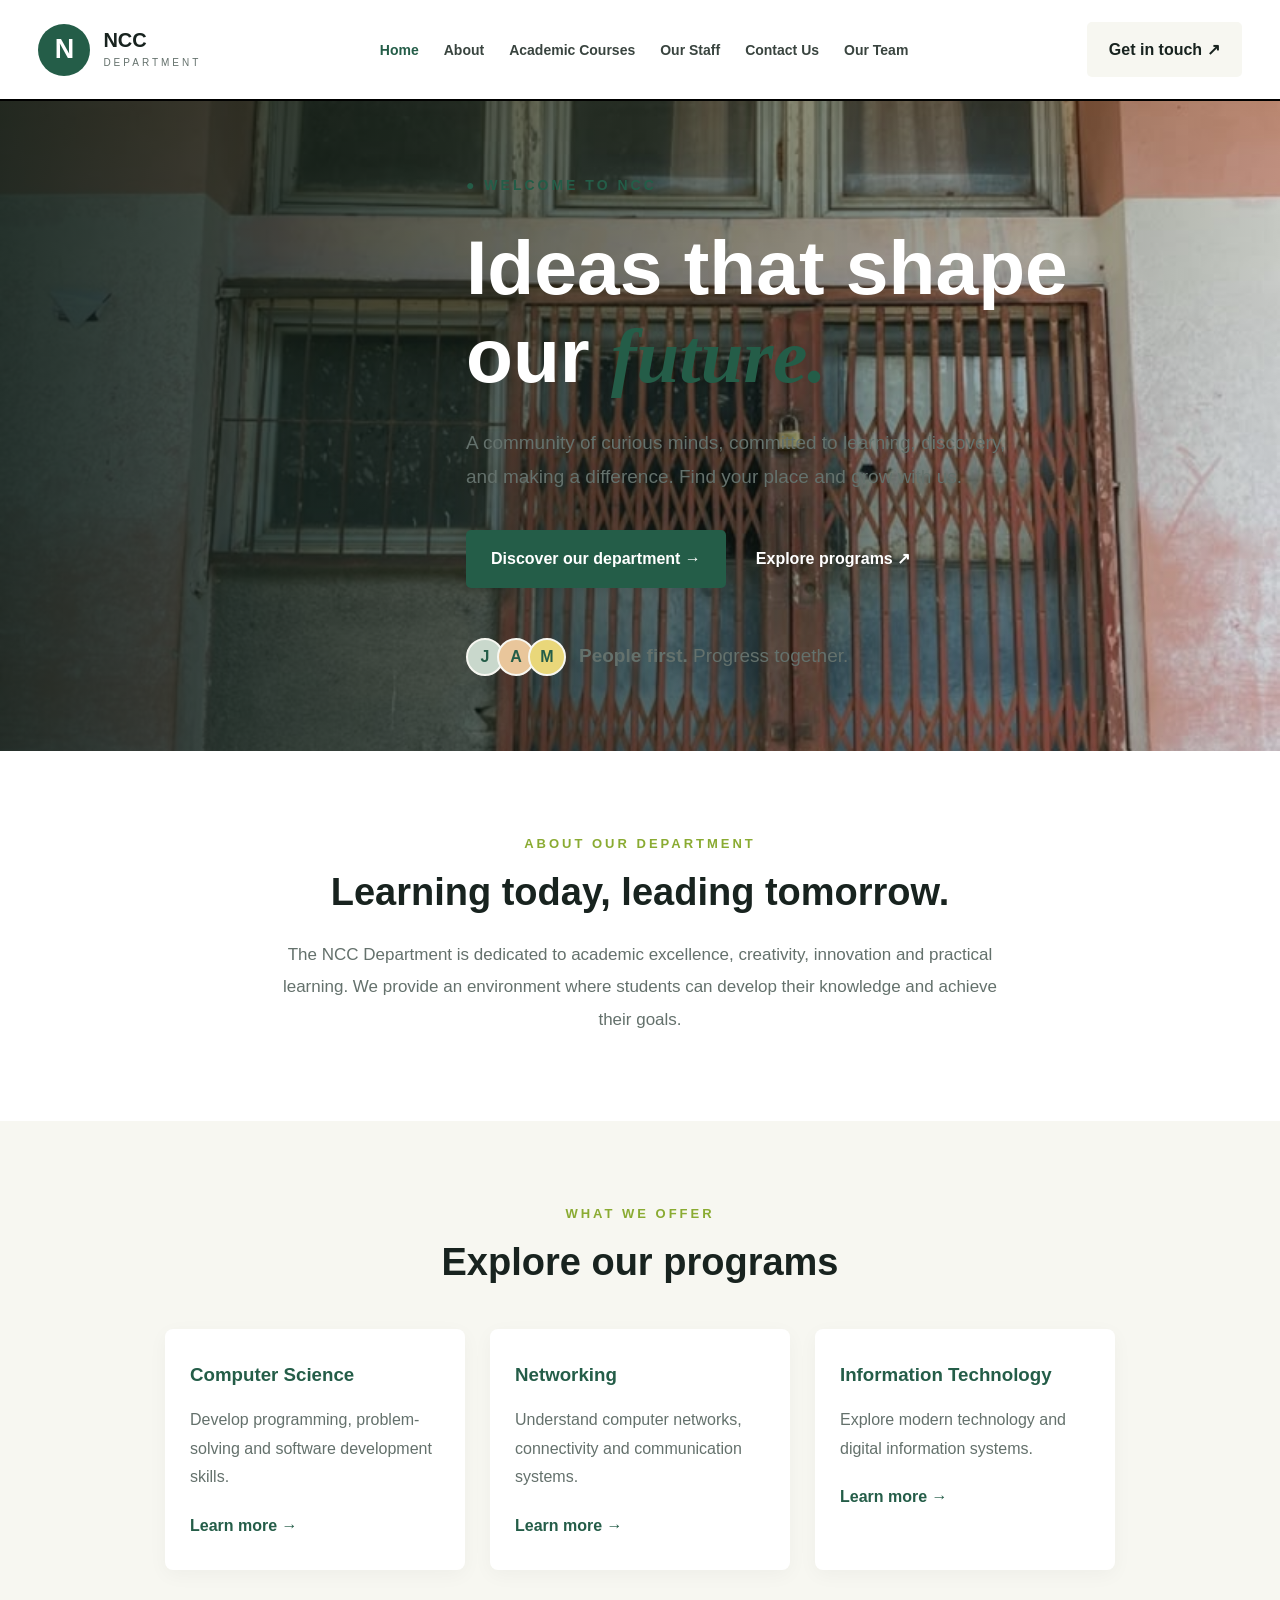
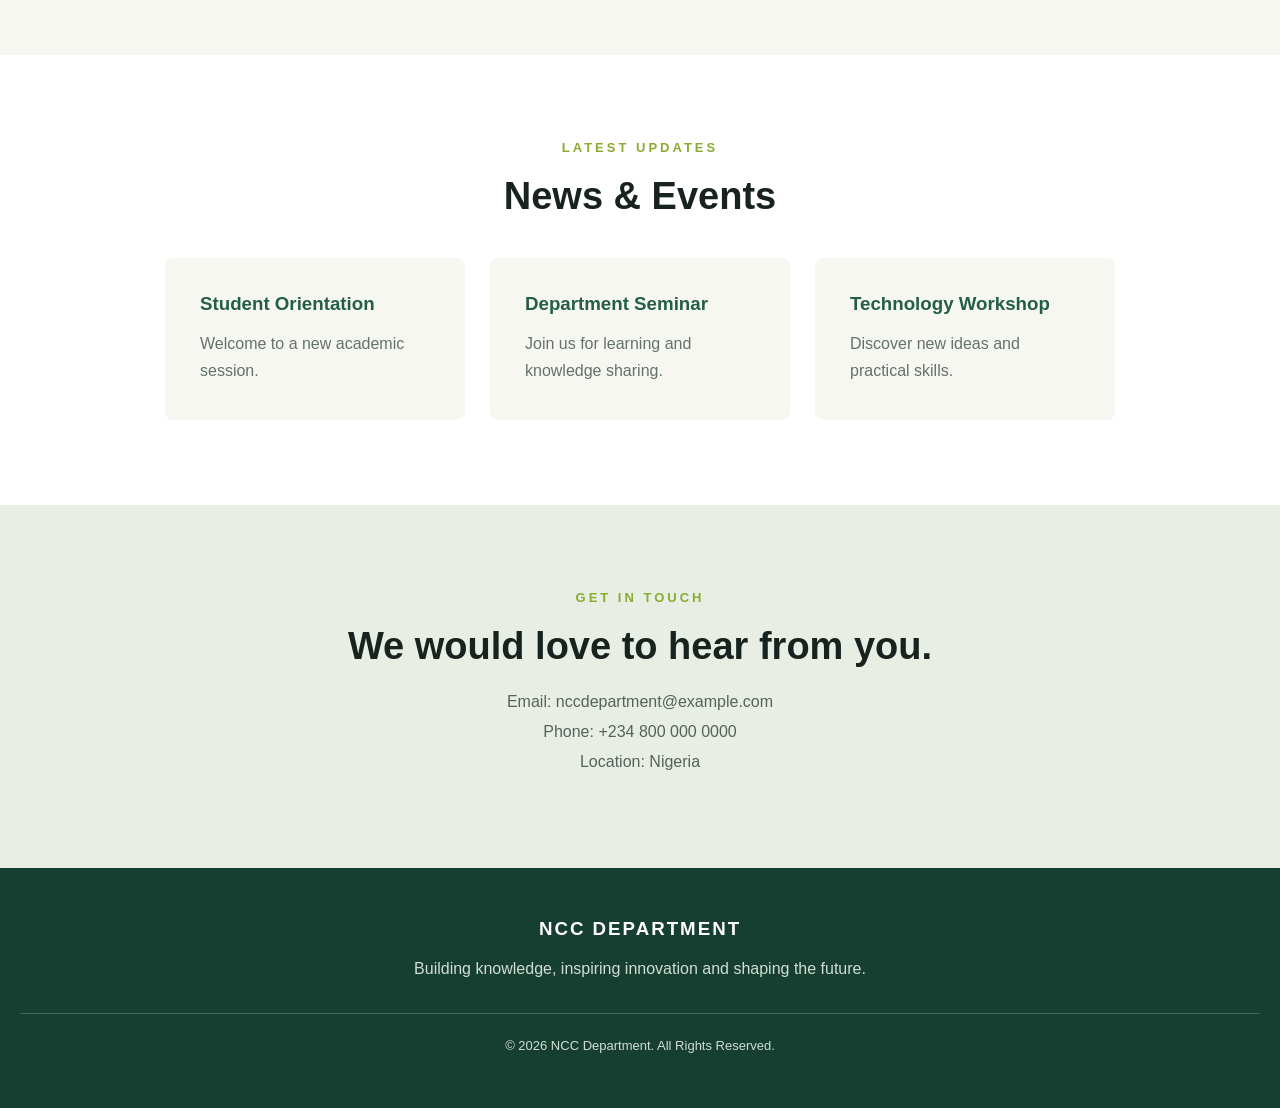
==== index.html @ b1add27c "new changes" ====
<!DOCTYPE html>
<html lang="en">

<head>
    <meta charset="UTF-8">
    <meta name="viewport" content="width=device-width, initial-scale=1.0">

    <title>NCC Department</title>

    <!-- External CSS -->
    <link rel="stylesheet" href="style.css">

    <!-- Internal CSS -->
    <style>
        * {
            margin: 0;
            padding: 0;
            box-sizing: border-box;
        }

        body {
            font-family: Arial, sans-serif;
            background-color: #f7f7f1;
            color: #18231f;
        }

        /* Hero Section */
        .hero {
            min-height: 650px;
            display: flex;
            align-items: center;
            justify-content: space-between;
            padding: 75px 5%;
            gap: 50px;
        }

        .hero-content {
            flex: 1;
        }

        .welcome {
            color: #245d48;
            font-size: 14px;
            font-weight: bold;
            letter-spacing: 3px;
            margin-bottom: 30px;
        }

        .hero h1 {
            font-size: clamp(45px, 6vw, 82px);
            line-height: 1.15;
            margin-bottom: 25px;
        }

        .hero h1 span {
            color: #245d48;
            font-family: Georgia, serif;
            font-style: italic;
        }

        .hero p {
            font-size: 19px;
            line-height: 1.8;
            color: #64716c;
            max-width: 550px;
        }

        .hero-image {
            flex: 1;
            min-width: 0;
        }

        .hero-image img {
            width: 100%;
            height: 480px;
            object-fit: cover;
            border-radius: 0 100px 5px 5px;
        }

        /* Hero Buttons */
        .hero-buttons {
            margin-top: 35px;
            display: flex;
            align-items: center;
            gap: 30px;
            flex-wrap: wrap;
        }
    </style>
</head>

<body>

    <!-- HEADER -->
    <header>
        <div class="logo">
            <div class="logo-icon">N</div>

            <div>
                <h2>NCC</h2>
                <small>DEPARTMENT</small>
            </div>
        </div>

        <nav>
            <a href="#home" class="active">Home</a>
            <a href="about.html">About</a>
            <a href="#programs">Academic Courses</a>
            <a href="#news">Our Staff</a>

            <a href="#contact">Contact Us</a>
            <a href="#news">Our Team</a>
        </nav>

        <a href="#contact" class="contact-button">
            Get in touch ↗
        </a>
    </header>









    <!-- HERO SECTION -->
    <section class="hero" id="home">

        <div class="hero-overlay"></div>

        <div class="hero-content">

            <div class="welcome">
                ● WELCOME TO NCC
            </div>

            <h1>
                Ideas that shape<br>
                our <span>future.</span>
            </h1>

            <p>
                A community of curious minds, committed to learning,
                discovery, and making a difference.
                Find your place and grow with us.
            </p>

            <div class="hero-buttons">

                <a href="#about" class="main-button">
                    Discover our department →
                </a>

                <a href="#programs" class="second-button">
                    Explore programs ↗
                </a>

            </div>

            <div class="people">
                <div class="circle">J</div>
                <div class="circle">A</div>
                <div class="circle">M</div>

                <p>
                    <strong>People first.</strong> Progress together.
                </p>
            </div>

        </div>

    </section>


    <!-- ABOUT SECTION -->
    <section class="about section" id="about">

        <div class="section-label">ABOUT OUR DEPARTMENT</div>

        <h2>Learning today, leading tomorrow.</h2>

        <p>
            The NCC Department is dedicated to academic excellence,
            creativity, innovation and practical learning.
            We provide an environment where students can develop
            their knowledge and achieve their goals.
        </p>

    </section>


    <!-- PROGRAMS SECTION -->
    <section class="programs section" id="programs">

        <div class="section-label">WHAT WE OFFER</div>

        <h2>Explore our programs</h2>

        <div class="program-container">

            <div class="program-card">
                <h3>Computer Science</h3>
                <p>
                    Develop programming, problem-solving
                    and software development skills.
                </p>
                <a href="#contact">Learn more →</a>
            </div>

            <div class="program-card">
                <h3>Networking</h3>
                <p>
                    Understand computer networks,
                    connectivity and communication systems.
                </p>
                <a href="#contact">Learn more →</a>
            </div>

            <div class="program-card">
                <h3>Information Technology</h3>
                <p>
                    Explore modern technology and
                    digital information systems.
                </p>
                <a href="#contact">Learn more →</a>
            </div>

        </div>

    </section>


    <!-- NEWS AND EVENTS -->
    <section class="news section" id="news">

        <div class="section-label">LATEST UPDATES</div>

        <h2>News & Events</h2>

        <div class="news-container">

            <div class="news-card">
                <h3>Student Orientation</h3>
                <p>Welcome to a new academic session.</p>
            </div>

            <div class="news-card">
                <h3>Department Seminar</h3>
                <p>Join us for learning and knowledge sharing.</p>
            </div>

            <div class="news-card">
                <h3>Technology Workshop</h3>
                <p>Discover new ideas and practical skills.</p>
            </div>

        </div>

    </section>


    <!-- CONTACT SECTION -->
    <section class="contact-section section" id="contact">

        <div class="section-label">GET IN TOUCH</div>

        <h2>We would love to hear from you.</h2>

        <p>Email: nccdepartment@example.com</p>
        <p>Phone: +234 800 000 0000</p>
        <p>Location: Nigeria</p>

    </section>


    <!-- FOOTER -->
    <footer>
        <h3>NCC DEPARTMENT</h3>

        <p>
            Building knowledge, inspiring innovation
            and shaping the future.
        </p>

        <p class="copyright">
            © 2026 NCC Department. All Rights Reserved.
        </p>
    </footer>

</body>

</html>
---- style.css ----
/* HEADER */

/* header {

    display: flex;
    align-items: center;
    justify-content: space-between;
    padding: 22px 3%;
    background-color: #ffffff;
    border-bottom: 1px solid #eeeeea;
} */


/* STATIC / STICKY HEADER */

header {
    display: flex;
    justify-content: space-between;
    align-items: center;
    padding: 22px 3%;

    background-color: white;

    position: sticky;
    top: 0;
    z-index: 1000;

    width: 100%;
    border-bottom: 2px solid black;
}

/* LOGO */

.logo {
    display: flex;
    align-items: center;
    gap: 13px;
}

.logo-icon {
    background-color: #245d48;
    color: white;
    width: 52px;
    height: 52px;
    border-radius: 50%;
    display: flex;
    align-items: center;
    justify-content: center;
    font-size: 27px;
    font-weight: bold;
}

.logo h2 {
    font-size: 20px;
}

.logo small {
    letter-spacing: 3px;
    font-size: 10px;
    color: #64716c;
}

/* NAVIGATION */

nav {
    display: flex;
    gap: 35px;
}

nav a {
    text-decoration: none;
    color: #39443f;
    font-size: 15px;
    font-weight: bold;
}

nav a:hover,
nav a.active {
    color: #245d48;
}

/* CONTACT BUTTON */

.contact-button {
    text-decoration: none;
    color: #18231f;
    background-color: #f7f7f1;
    padding: 18px 23px;
    border-radius: 6px;
    font-weight: bold;
}

.contact-button:hover {
    background-color: #e9eee5;
}

/* HERO BUTTONS */

.main-button {
    background-color: #245d48;
    color: white;
    text-decoration: none;
    padding: 22px 25px;
    border-radius: 5px;
    font-weight: bold;
}

.main-button:hover {
    background-color: #174431;
}

.second-button {
    text-decoration: none;
    color: #18231f;
    font-weight: bold;
}

.second-button:hover {
    color: #245d48;
}

/* PEOPLE SECTION */

.people {
    display: flex;
    align-items: center;
    margin-top: 55px;
}

.circle {
    width: 38px;
    height: 38px;
    border-radius: 50%;
    background-color: #c9d8cc;
    display: flex;
    align-items: center;
    justify-content: center;
    margin-right: -7px;
    border: 2px solid #f7f7f1;
    font-weight: bold;
    color: #245d48;
}

.circle:nth-child(2) {
    background-color: #e9c69b;
}

.circle:nth-child(3) {
    background-color: #e9d77a;
}

.people p {
    margin-left: 20px;
    font-size: 14px;
}

/* GENERAL SECTIONS */

.section {
    padding: 85px 7%;
    text-align: center;
}

.section-label {
    color: #8aab32;
    font-size: 13px;
    font-weight: bold;
    letter-spacing: 3px;
    margin-bottom: 20px;
}

.section h2 {
    color: #18231f;
    font-size: 38px;
    margin-bottom: 25px;
}

.about {
    background-color: #ffffff;
}

.about p {
    max-width: 750px;
    margin: auto;
    line-height: 1.9;
    color: #64716c;
    font-size: 17px;
}

/* PROGRAM CARDS */

.programs {
    background-color: #f7f7f1;
}

.program-container {
    display: flex;
    justify-content: center;
    gap: 25px;
    margin-top: 45px;
    flex-wrap: wrap;
}

.program-card {
    background-color: white;
    padding: 35px 25px;
    width: 300px;
    text-align: left;
    border-radius: 8px;
    box-shadow: 0 5px 20px rgba(0, 0, 0, 0.04);
    transition: 0.3s;
}

.program-card:hover {
    transform: translateY(-7px);
}

.program-card h3 {
    color: #245d48;
    margin-bottom: 20px;
}

.program-card p {
    color: #64716c;
    line-height: 1.8;
    margin-bottom: 25px;
}

.program-card a {
    color: #245d48;
    text-decoration: none;
    font-weight: bold;
}

/* NEWS */

.news {
    background-color: white;
}

.news-container {
    display: flex;
    justify-content: center;
    gap: 25px;
    margin-top: 40px;
    flex-wrap: wrap;
}

.news-card {
    background-color: #f7f7f1;
    padding: 35px;
    width: 300px;
    border-radius: 8px;
    text-align: left;
}

.news-card h3 {
    color: #245d48;
    margin-bottom: 15px;
}

.news-card p {
    color: #64716c;
    line-height: 1.7;
}

/* CONTACT */

.contact-section {
    background-color: #e9eee5;
}

.contact-section p {
    color: #53635b;
    margin: 12px;
}

/* FOOTER */

footer {
    background-color: #173f31;
    color: white;
    text-align: center;
    padding: 45px 20px;
}

footer h3 {
    margin-bottom: 15px;
    letter-spacing: 2px;
}

footer p {
    color: #d0ded4;
    line-height: 1.8;
}

.copyright {
    margin-top: 30px;
    border-top: 1px solid #456456;
    padding-top: 20px;
    font-size: 13px;
}

/* RESPONSIVE DESIGN */

@media (max-width: 900px) {

    header {
        flex-wrap: wrap;
        gap: 20px;
    }

    nav {
        gap: 15px;
        flex-wrap: wrap;
    }

    .hero {
        flex-direction: column;
        align-items: stretch;
    }

    .hero-image img {
        height: 350px;
    }
}

@media (max-width: 600px) {

    header {
        flex-direction: column;
    }

    nav {
        justify-content: center;
        gap: 15px;
    }

    nav a {
        font-size: 13px;
    }

    .contact-button {
        padding: 12px 18px;
    }

    .hero {
        padding: 50px 6%;
    }

    .hero h1 {
        font-size: 45px;
    }

    .hero p {
        font-size: 16px;
    }

    .hero-image img {
        height: 280px;
    }

    .section {
        padding: 60px 6%;
    }

    .section h2 {
        font-size: 29px;
    }

    .people {
        flex-wrap: wrap;
    }


}



/* HERO BACKGROUND */

.hero {
    min-height: 680px;
    position: relative;

    display: flex;
    align-items: center;

    padding: 80px 5%;

    background-image:
        linear-gradient(to right,
            rgba(10, 25, 19, 0.88),
            rgba(10, 25, 19, 0.55),
            rgba(10, 25, 19, 0.15)),
        url("hero.jpg");

    background-size: cover;
    background-position: center;
    background-repeat: no-repeat;
}

/* HERO CONTENT */

.hero-content {
    position: relative;
    z-index: 2;
    max-width: 750px;
    color: white;
}

/* WELCOME TEXT */

.welcome {
    color: #d5ed73;
    font-size: 15px;
    font-weight: bold;
    letter-spacing: 4px;
    margin-bottom: 30px;
}

/* MAIN HEADING */

.hero h1 {
    font-size: clamp(45px, 6vw, 85px);
    line-height: 1.15;
    margin-bottom: 25px;
    color: white;
}

.hero h1 span {
    color: #d5ed73;
    font-family: Georgia, serif;
    font-style: italic;
}

/* DESCRIPTION */

.hero p {
    font-size: 19px;
    line-height: 1.8;
    color: #eeeeee;
    max-width: 650px;
}

/* BUTTONS */

.hero-buttons {
    margin-top: 35px;
    display: flex;
    align-items: center;
    gap: 30px;
    flex-wrap: wrap;
}

.main-button {
    background-color: #245d48;
    color: white;
    text-decoration: none;
    padding: 20px 25px;
    border-radius: 5px;
    font-weight: bold;
}

.second-button {
    color: white;
    text-decoration: none;
    font-weight: bold;
}

/* PEOPLE */

.people {
    display: flex;
    align-items: center;
    margin-top: 50px;
}

.people p {
    margin-left: 20px;
    font-size: 14px;
}

/* MOBILE */

@media (max-width: 600px) {

    .hero {
        min-height: 650px;
        padding: 60px 6%;

        background-position: center;
    }

    .hero h1 {
        font-size: 45px;
    }

    .hero p {
        font-size: 16px;
    }
}



/* HERO BACKGROUND */

.hero {
    min-height: 680px;
    position: relative;

    display: flex;
    align-items: center;

    padding: 80px 5%;

    background-image:
        linear-gradient(to right,
            rgba(10, 25, 19, 0.88),
            rgba(10, 25, 19, 0.55),
            rgba(10, 25, 19, 0.15)),
        url("frontdoor.jpeg");

    background-size: cover;
    background-position: center;
    background-repeat: no-repeat;
}

/* HERO CONTENT */

.hero-content {
    position: relative;
    z-index: 2;
    max-width: 750px;
    color: white;
}

/* WELCOME TEXT */

.welcome {
    color: #d5ed73;
    font-size: 15px;
    font-weight: bold;
    letter-spacing: 4px;
    margin-bottom: 30px;
}

/* MAIN HEADING */

.hero h1 {
    font-size: clamp(45px, 6vw, 85px);
    line-height: 1.15;
    margin-bottom: 25px;
    color: white;
}

.hero h1 span {
    color: #d5ed73;
    font-family: Georgia, serif;
    font-style: italic;
}

/* DESCRIPTION */

.hero p {
    font-size: 19px;
    line-height: 1.8;
    color: #eeeeee;
    max-width: 650px;
}

/* BUTTONS */

.hero-buttons {
    margin-top: 35px;
    display: flex;
    align-items: center;
    gap: 30px;
    flex-wrap: wrap;
}

.main-button {
    background-color: #245d48;
    color: white;
    text-decoration: none;
    padding: 20px 25px;
    border-radius: 5px;
    font-weight: bold;
}

.second-button {
    color: white;
    text-decoration: none;
    font-weight: bold;
}

/* PEOPLE */

.people {
    display: flex;
    align-items: center;
    margin-top: 50px;
}

.people p {
    margin-left: 20px;
    font-size: 14px;
}

/* MOBILE */

@media (max-width: 600px) {

    .hero {
        min-height: 650px;
        padding: 60px 6%;

        background-position: center;
    }

    .hero h1 {
        font-size: 45px;
    }

    .hero p {
        font-size: 16px;
    }
}




/* GENERAL STYLING */

* {
    margin: 0;
    padding: 0;
    box-sizing: border-box;
}

body {
    font-family: Arial, sans-serif;
    background: #f7f7f1;
    color: #18231f;
}

html {
    scroll-behavior: smooth;
}

/* HEADER */

header {
    display: flex;
    justify-content: space-between;
    align-items: center;
    padding: 22px 3%;
    background: white;
}

.logo {
    display: flex;
    align-items: center;
    gap: 13px;
}

.logo-icon {
    background: #245d48;
    color: white;
    width: 52px;
    height: 52px;
    border-radius: 50%;
    display: flex;
    align-items: center;
    justify-content: center;
    font-size: 27px;
    font-weight: bold;
}

.logo h2 {
    font-size: 20px;
}

.logo small {
    letter-spacing: 3px;
    color: #64716c;
}

nav {
    display: flex;
    gap: 25px;
    flex-wrap: wrap;
}

nav a {
    text-decoration: none;
    color: #39443f;
    font-weight: bold;
    font-size: 14px;
}

nav a:hover,
nav a.active {
    color: #245d48;
}

.contact-button {
    background: #f7f7f1;
    padding: 18px 22px;
    text-decoration: none;
    color: #18231f;
    font-weight: bold;
    border-radius: 5px;
}

/* ABOUT HERO */

.about-hero {
    min-height: 550px;
    position: relative;

    display: flex;
    align-items: center;

    padding: 80px 7%;

    background:
        linear-gradient(to right,
            rgba(10, 30, 22, 0.88),
            rgba(10, 30, 22, 0.45)),
        url("about.png");

    background-size: cover;
    background-position: center;
}

.about-hero-content {
    position: relative;
    z-index: 2;
    max-width: 750px;
    color: white;
}

.tag {
    color: #d5ed73;
    letter-spacing: 4px;
    font-size: 14px;
    font-weight: bold;
    margin-bottom: 25px;
}

.about-hero h1 {
    font-size: clamp(45px, 6vw, 75px);
    line-height: 1.15;
    margin-bottom: 25px;
}

.about-hero h1 span {
    color: #d5ed73;
    font-family: Georgia, serif;
    font-style: italic;
}

.about-hero-content>p:not(.tag) {
    font-size: 18px;
    line-height: 1.8;
    color: #eeeeee;
    max-width: 600px;
}

.hero-btn {
    display: inline-block;
    margin-top: 30px;
    background: #245d48;
    padding: 18px 25px;
    color: white;
    text-decoration: none;
    border-radius: 5px;
    font-weight: bold;
}

/* WHO WE ARE */

.who-section {
    display: flex;
    align-items: center;
    gap: 70px;
    padding: 100px 7%;
    background: white;
}

.who-image {
    flex: 1;
}

.who-image img {
    width: 100%;
    height: 420px;
    object-fit: cover;
    border-radius: 0 80px 0 0;
}

.who-content {
    flex: 1;
}

.section-tag {
    color: #8aab32;
    font-size: 13px;
    font-weight: bold;
    letter-spacing: 3px;
    margin-bottom: 20px;
}

.who-content h2 {
    font-size: 40px;
    line-height: 1.25;
    margin-bottom: 25px;
}

.who-content p:not(.section-tag) {
    color: #64716c;
    line-height: 1.9;
    margin-bottom: 20px;
}

.text-link {
    display: inline-block;
    margin-top: 15px;
    color: #245d48;
    text-decoration: none;
    font-weight: bold;
}

/* MISSION AND VISION */

.mission-section {
    padding: 90px 7%;
    background: #f7f7f1;
}

.section-heading {
    text-align: center;
    max-width: 700px;
    margin: 0 auto 50px;
}

.section-heading h2 {
    font-size: 38px;
    margin-bottom: 20px;
}

.section-heading>p:last-child {
    color: #64716c;
    line-height: 1.8;
}

.mission-container {
    display: flex;
    gap: 30px;
    justify-content: center;
}

.mission-card {
    background: white;
    padding: 45px;
    flex: 1;
    border-radius: 8px;
    border-bottom: 4px solid #245d48;
}

.vision-card {
    background: #245d48;
    color: white;
    border-bottom: 4px solid #d5ed73;
}

.card-icon {
    font-size: 35px;
    color: #8aab32;
    margin-bottom: 25px;
}

.mission-card h3 {
    font-size: 25px;
    margin-bottom: 20px;
}

.mission-card p {
    line-height: 1.9;
    color: #64716c;
}

.vision-card p {
    color: #e2ebe5;
}

/* CORE VALUES */

.values-section {
    padding: 100px 7%;
    background: white;
}

.values-container {
    display: grid;
    grid-template-columns: repeat(4, 1fr);
    gap: 20px;
}

.value-card {
    padding: 30px 25px;
    background: #f7f7f1;
    border-radius: 7px;
    transition: 0.3s;
}

.value-card:hover {
    transform: translateY(-7px);
}

.value-card span {
    color: #8aab32;
    font-size: 30px;
    font-weight: bold;
}

.value-card h3 {
    color: #245d48;
    margin: 20px 0;
}

.value-card p {
    color: #64716c;
    line-height: 1.8;
}

/* WHY CHOOSE NCC */

.choose-section {
    display: flex;
    align-items: center;
    gap: 60px;
    padding: 100px 7%;
    background: #f7f7f1;
}

.choose-content {
    flex: 1;
}

.choose-content h2 {
    font-size: 40px;
    line-height: 1.3;
    margin-bottom: 25px;
}

.choose-content p {
    color: #64716c;
    line-height: 1.8;
}

.choose-content ul {
    list-style: none;
    margin-top: 25px;
}

.choose-content li {
    margin-bottom: 18px;
    color: #245d48;
    font-weight: bold;
}

.choose-image {
    flex: 1;
}

.choose-image img {
    width: 100%;
    height: 420px;
    object-fit: cover;
    border-radius: 80px 0 0 0;
}

/* CALL TO ACTION */

.cta-section {
    text-align: center;
    padding: 100px 7%;
    background: #245d48;
    color: white;
}

.cta-section h2 {
    font-size: 45px;
    margin-bottom: 20px;
}

.cta-section h2 span {
    color: #d5ed73;
    font-family: Georgia, serif;
    font-style: italic;
}

.cta-section>p:not(.section-tag) {
    color: #e1ebe5;
    line-height: 1.8;
}

.cta-button {
    display: inline-block;
    margin-top: 30px;
    background: #d5ed73;
    color: #18231f;
    padding: 18px 25px;
    border-radius: 5px;
    text-decoration: none;
    font-weight: bold;
}

/* FOOTER */

footer {
    background: #173f31;
    color: white;
    text-align: center;
    padding: 50px 20px;
}

footer p {
    color: #d0ded4;
    margin-top: 15px;
    line-height: 1.8;
}

.footer-links {
    display: flex;
    justify-content: center;
    gap: 25px;
    margin: 30px 0;
    flex-wrap: wrap;
}

.footer-links a {
    color: white;
    text-decoration: none;
}

.copyright {
    border-top: 1px solid #456456;
    padding-top: 20px;
    font-size: 13px;
}

/* RESPONSIVE DESIGN */

@media (max-width: 950px) {

    header {
        flex-wrap: wrap;
        gap: 20px;
    }

    .who-section,
    .choose-section {
        gap: 35px;
    }

    .values-container {
        grid-template-columns: repeat(2, 1fr);
    }
}

@media (max-width: 650px) {

    header {
        flex-direction: column;
    }

    nav {
        justify-content: center;
        gap: 15px;
    }

    .about-hero {
        min-height: 550px;
        padding: 60px 6%;
    }

    .about-hero h1 {
        font-size: 43px;
    }

    .who-section,
    .choose-section,
    .mission-container {
        flex-direction: column;
    }

    .who-image img,
    .choose-image img {
        height: 280px;
    }

    .who-content h2,
    .choose-content h2 {
        font-size: 32px;
    }

    .values-container {
        grid-template-columns: 1fr;
    }

    .section-heading h2 {
        font-size: 30px;
    }

    .cta-section h2 {
        font-size: 35px;
    }
}
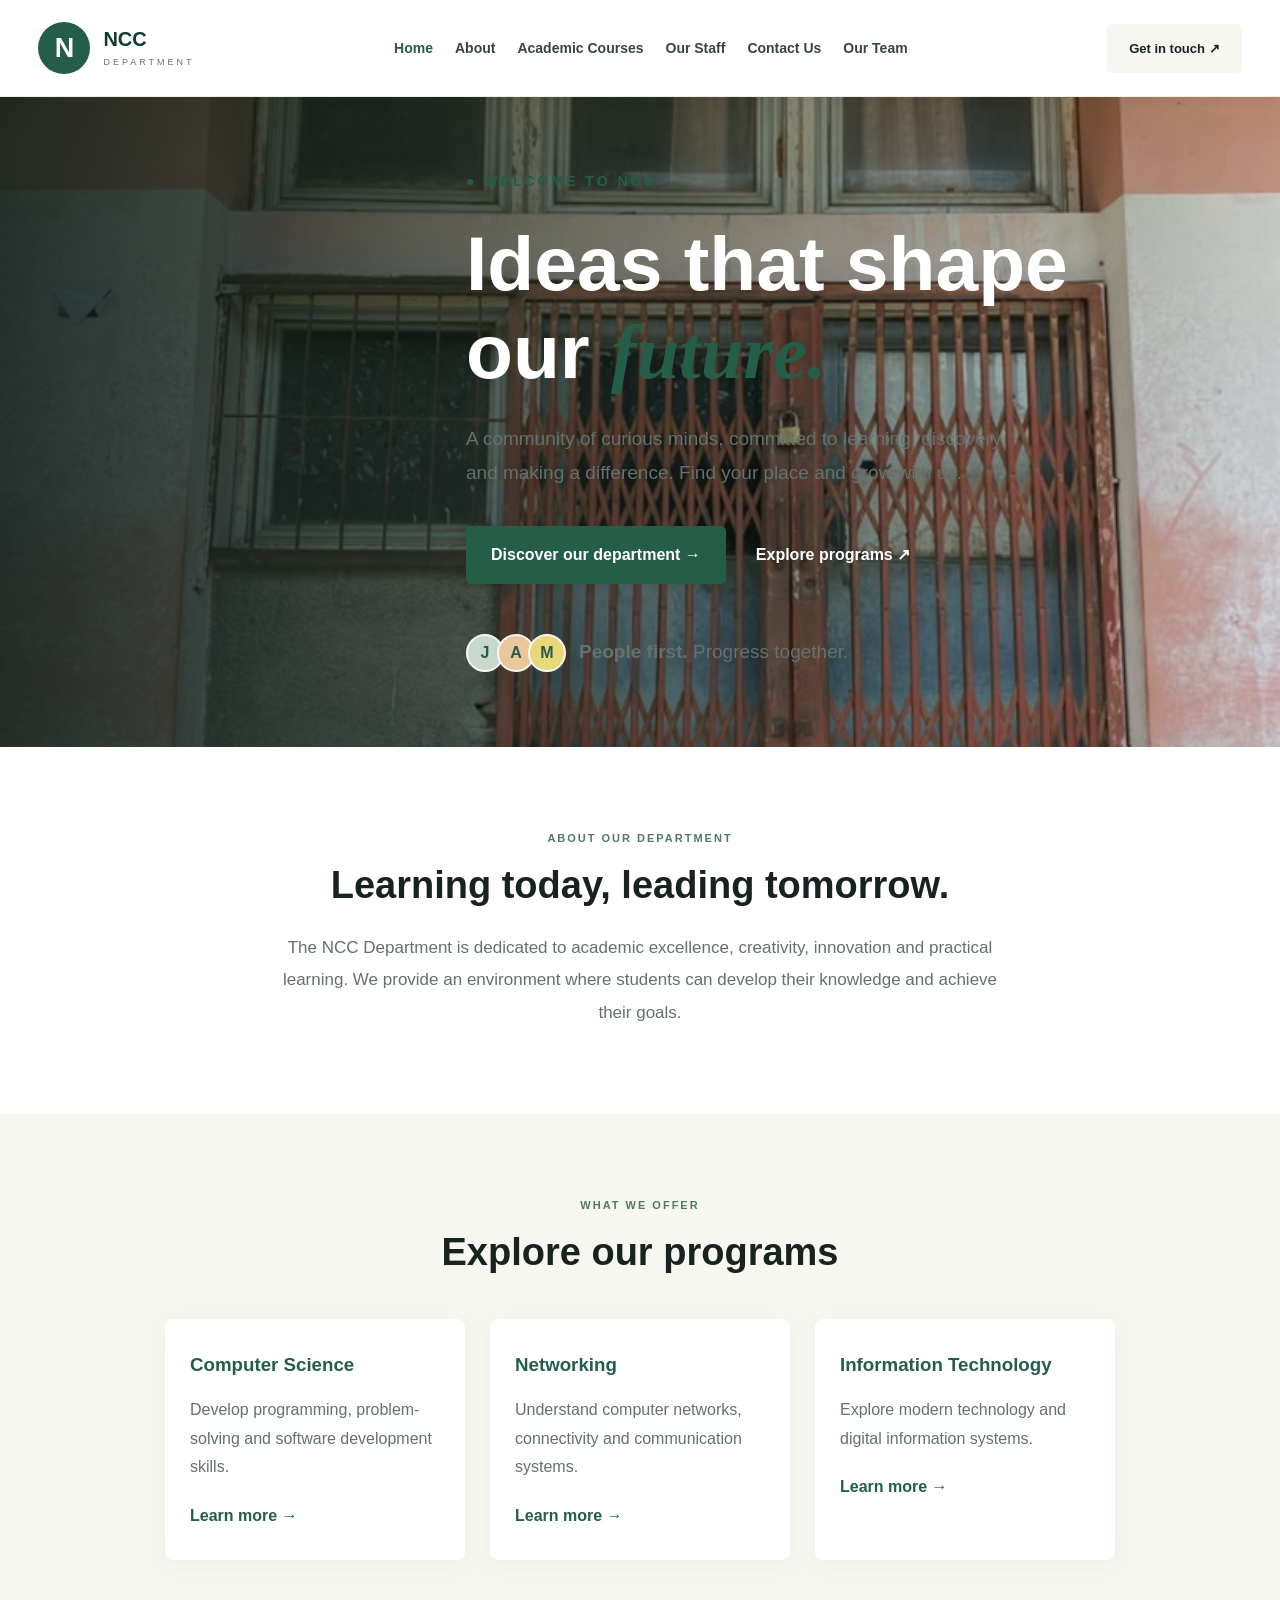
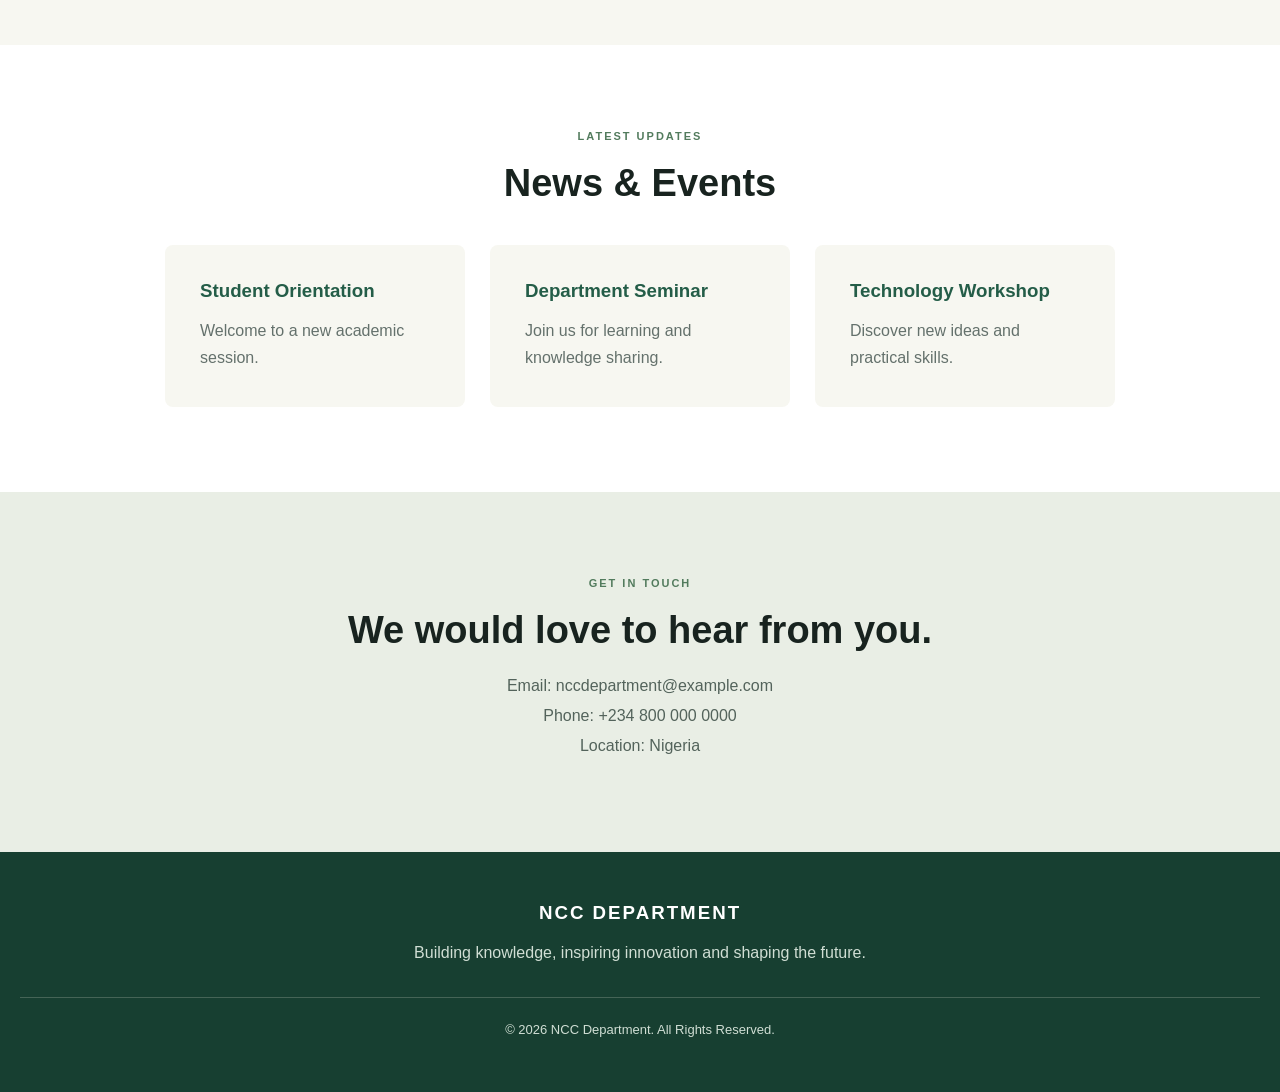
==== commit 8f216bec: "new changes" ====
--- a/index.html
+++ b/index.html
@@ -104,14 +104,13 @@
         <nav>
             <a href="#home" class="active">Home</a>
             <a href="about.html">About</a>
-            <a href="#programs">Academic Courses</a>
+            <a href="academic.html">Academic Courses</a>
             <a href="#news">Our Staff</a>
-
-            <a href="#contact">Contact Us</a>
+            <a href="contact.html">Contact Us</a>
             <a href="#news">Our Team</a>
         </nav>
 
-        <a href="#contact" class="contact-button">
+        <a href="contact.html" class="contact-button">
             Get in touch ↗
         </a>
     </header>
--- a/style.css
+++ b/style.css
@@ -519,7 +519,7 @@
             rgba(10, 25, 19, 0.88),
             rgba(10, 25, 19, 0.55),
             rgba(10, 25, 19, 0.15)),
-        url("frontdoor.jpeg");
+        url("images/frontdoor.jpeg");
 
     background-size: cover;
     background-position: center;
@@ -728,7 +728,7 @@
         linear-gradient(to right,
             rgba(10, 30, 22, 0.88),
             rgba(10, 30, 22, 0.45)),
-        url("about.png");
+        url("images/about.png");
 
     background-size: cover;
     background-position: center;
@@ -1118,4 +1118,2318 @@
     .cta-section h2 {
         font-size: 35px;
     }
+}
+
+
+
+
+/* ACADEMIC COURSES HERO */
+
+
+.courses-hero {
+    min-height: 430px;
+    background:
+        linear-gradient(110deg,
+            rgba(18, 61, 45, 0.90),
+            rgba(36, 93, 72, 0.45)),
+        url("images/academic.png");
+
+    background-size: cover;
+    background-position: center;
+    background-repeat: no-repeat;
+
+    display: flex;
+    align-items: center;
+    padding: 75px 8%;
+    color: white;
+}
+
+.courses-hero-content {
+    max-width: 750px;
+}
+
+.courses-hero-content>span {
+    color: #c8d7b2;
+    font-size: 13px;
+    letter-spacing: 3px;
+    font-weight: bold;
+}
+
+.courses-hero h1 {
+    font-size: clamp(40px, 6vw, 70px);
+    line-height: 1.2;
+    margin: 25px 0;
+}
+
+.courses-hero h1 em {
+    color: #d9e4c6;
+    font-family: Georgia, serif;
+}
+
+.courses-hero p {
+    color: #e0e9e2;
+    max-width: 620px;
+    line-height: 1.9;
+    font-size: 17px;
+}
+
+.courses-hero-btn {
+    display: inline-block;
+    background: #f4f2e8;
+    color: #174832;
+    padding: 15px 25px;
+    margin-top: 30px;
+    text-decoration: none;
+    font-weight: bold;
+    border-radius: 3px;
+}
+
+
+/* INTRODUCTION */
+
+.course-intro {
+    text-align: center;
+    padding: 85px 20px 55px;
+    max-width: 850px;
+    margin: auto;
+}
+
+.course-intro .section-label {
+    color: #568064;
+}
+
+.course-intro h2 {
+    color: #174832;
+    font-size: 38px;
+    margin: 20px 0;
+}
+
+.course-intro p {
+    color: #69756e;
+    line-height: 1.9;
+    font-size: 16px;
+}
+
+
+/* COURSE LEVEL */
+
+.course-level {
+    max-width: 1250px;
+    margin: auto;
+    padding: 20px 25px 90px;
+}
+
+.level-heading {
+    text-align: center;
+    margin-bottom: 60px;
+}
+
+.level-heading>span {
+    color: #63866b;
+    font-size: 12px;
+    letter-spacing: 2px;
+    font-weight: bold;
+}
+
+.level-heading h2 {
+    font-size: 35px;
+    color: #174832;
+    margin: 15px 0;
+}
+
+.level-heading p {
+    color: #748078;
+}
+
+
+/* HND LEVEL */
+
+.level-section {
+    margin-bottom: 85px;
+}
+
+.level-title {
+    background: #174832;
+    color: white;
+    padding: 30px 35px;
+    display: flex;
+    justify-content: space-between;
+    align-items: center;
+    gap: 20px;
+    border-radius: 5px;
+}
+
+.level-title span {
+    color: #c5d6a4;
+    font-size: 12px;
+    letter-spacing: 2px;
+    font-weight: bold;
+}
+
+.level-title h2 {
+    font-size: 35px;
+    margin-top: 8px;
+}
+
+.level-title p {
+    color: #dce6df;
+    font-size: 14px;
+}
+
+
+/* SEMESTER HEADING */
+
+.semester-section {
+    margin-top: 50px;
+}
+
+.semester-heading {
+    display: flex;
+    justify-content: space-between;
+    align-items: center;
+    border-bottom: 1px solid #dce1d8;
+    padding-bottom: 20px;
+    margin-bottom: 25px;
+}
+
+.semester-heading div>span {
+    color: #76916e;
+    font-size: 11px;
+    letter-spacing: 2px;
+    font-weight: bold;
+}
+
+.semester-heading h3 {
+    color: #174832;
+    font-size: 27px;
+    margin-top: 8px;
+}
+
+.course-count {
+    background: #e7eddf;
+    color: #245d48;
+    padding: 10px 15px;
+    border-radius: 3px;
+    font-size: 11px;
+    font-weight: bold;
+}
+
+
+/* ONE CARD PER SEMESTER */
+
+.semester-card {
+    background: #fff;
+    border: 1px solid #e2e7df;
+    border-radius: 6px;
+    overflow: hidden;
+    box-shadow: 0 5px 20px rgba(25, 65, 43, 0.04);
+}
+
+.semester-card-header {
+    background: #eaf0e7;
+    padding: 22px 25px;
+    display: flex;
+    justify-content: space-between;
+    align-items: center;
+}
+
+.semester-card-header h3 {
+    color: #174832;
+    font-size: 20px;
+}
+
+.semester-card-header span {
+    color: #568064;
+    font-size: 11px;
+    font-weight: bold;
+    letter-spacing: 1px;
+}
+
+
+/* COURSE LIST */
+
+.course-list {
+    padding: 0 25px;
+}
+
+.course-item {
+    display: grid;
+    grid-template-columns: 40px 100px 1fr 75px;
+    align-items: center;
+    gap: 15px;
+    padding: 20px 0;
+    border-bottom: 1px solid #edf0e9;
+}
+
+.course-item:last-child {
+    border-bottom: none;
+}
+
+.course-number {
+    width: 32px;
+    height: 32px;
+    background: #edf2e9;
+    color: #245d48;
+    display: flex;
+    justify-content: center;
+    align-items: center;
+    border-radius: 50%;
+    font-size: 12px;
+    font-weight: bold;
+}
+
+.course-item .course-code {
+    color: #568064;
+    font-size: 12px;
+    font-weight: bold;
+    letter-spacing: 1px;
+}
+
+.course-details h4 {
+    color: #174832;
+    font-size: 15px;
+    margin-bottom: 6px;
+}
+
+.course-details p {
+    color: #78817a;
+    font-size: 12px;
+    line-height: 1.7;
+}
+
+.course-unit {
+    background: #f5f5ed;
+    color: #245d48;
+    padding: 9px 8px;
+    border-radius: 3px;
+    font-size: 11px;
+    font-weight: bold;
+    text-align: center;
+    white-space: nowrap;
+}
+
+
+/* TOTAL UNITS */
+
+.semester-total {
+    background: #174832;
+    color: white;
+    padding: 20px 25px;
+    display: flex;
+    justify-content: space-between;
+    align-items: center;
+}
+
+.semester-total span {
+    color: #dce6df;
+    font-size: 13px;
+}
+
+.semester-total strong {
+    color: #d9e4c6;
+    font-size: 16px;
+}
+
+
+/* DOWNLOAD SECTION */
+
+.course-download {
+    background: #174832;
+    color: white;
+    padding: 65px 8%;
+    display: flex;
+    justify-content: space-between;
+    align-items: center;
+    gap: 35px;
+}
+
+.course-download>div:first-child {
+    max-width: 700px;
+}
+
+.course-download span {
+    color: #c5d6a4;
+    font-size: 12px;
+    letter-spacing: 2px;
+    font-weight: bold;
+}
+
+.course-download h2 {
+    font-size: 35px;
+    margin: 20px 0;
+}
+
+.course-download p {
+    color: #dce6df;
+    line-height: 1.9;
+    margin-bottom: 25px;
+}
+
+.outline-btn {
+    display: inline-block;
+    background: #f4f2e8;
+    color: #174832;
+    text-decoration: none;
+    padding: 15px 25px;
+    font-weight: bold;
+    border-radius: 3px;
+}
+
+.download-icon {
+    border: 2px solid #b9cba9;
+    color: #dce6c9;
+    padding: 25px 30px;
+    font-size: 30px;
+    font-weight: bold;
+    border-radius: 5px;
+}
+
+
+/* RESPONSIVE DESIGN */
+
+@media (max-width: 900px) {
+
+    .level-title {
+        flex-direction: column;
+        align-items: flex-start;
+    }
+
+    .course-item {
+        grid-template-columns: 35px 85px 1fr 70px;
+        gap: 10px;
+    }
+
+}
+
+@media (max-width: 600px) {
+
+    .courses-hero {
+        padding: 60px 7%;
+    }
+
+    .course-intro {
+        padding: 60px 20px 35px;
+    }
+
+    .course-intro h2,
+    .level-heading h2 {
+        font-size: 29px;
+    }
+
+    .course-level {
+        padding: 15px 16px 60px;
+    }
+
+    .level-title {
+        padding: 25px;
+    }
+
+    .semester-heading {
+        align-items: flex-start;
+        gap: 15px;
+    }
+
+    .semester-heading h3 {
+        font-size: 23px;
+    }
+
+    .semester-card-header {
+        padding: 18px;
+    }
+
+    .course-list {
+        padding: 0 15px;
+    }
+
+    .course-item {
+        grid-template-columns: 35px 1fr 65px;
+        gap: 10px;
+        padding: 17px 0;
+    }
+
+    .course-number {
+        grid-column: 1;
+        grid-row: 1;
+    }
+
+    .course-item .course-code {
+        grid-column: 2;
+        grid-row: 1;
+    }
+
+    .course-details {
+        grid-column: 2;
+        grid-row: 2;
+    }
+
+    .course-unit {
+        grid-column: 3;
+        grid-row: 1 / span 2;
+    }
+
+    .course-details h4 {
+        font-size: 14px;
+    }
+
+    .course-details p {
+        font-size: 12px;
+    }
+
+    .semester-total {
+        padding: 18px;
+    }
+
+    .course-download {
+        padding: 50px 7%;
+        flex-direction: column;
+        align-items: flex-start;
+    }
+
+    .course-download h2 {
+        font-size: 28px;
+    }
+
+}
+
+
+/* =========================================
+   NCC STAFF PAGE
+   COLOUR THEME: FOREST GREEN, CREAM & WHITE
+========================================= */
+
+:root {
+    --green: #245d48;
+    --dark-green: #123d2d;
+    --deep-green: #102a20;
+    --light-green: #e8efe6;
+    --cream: #f7f7f1;
+    --white: #ffffff;
+    --text: #18231f;
+    --muted: #64716c;
+    --border: #e4e9e3;
+}
+
+
+/* =========================================
+   GENERAL STYLING
+========================================= */
+
+* {
+    margin: 0;
+    padding: 0;
+    box-sizing: border-box;
+}
+
+html {
+    scroll-behavior: smooth;
+}
+
+body {
+    background: var(--cream);
+    color: var(--text);
+    font-family: Arial, Helvetica, sans-serif;
+}
+
+a {
+    text-decoration: none;
+}
+
+
+/* =========================================
+   HEADER
+========================================= */
+
+header {
+    width: 100%;
+    min-height: 85px;
+    padding: 15px 8%;
+    background: var(--white);
+    display: flex;
+    justify-content: space-between;
+    align-items: center;
+    gap: 25px;
+    position: relative;
+    z-index: 10;
+    box-shadow: 0 2px 12px rgba(0, 0, 0, 0.04);
+}
+
+.logo {
+    display: flex;
+    align-items: center;
+    gap: 10px;
+    flex-shrink: 0;
+}
+
+.logo-icon {
+    width: 43px;
+    height: 43px;
+    background: var(--green);
+    color: white;
+    display: flex;
+    align-items: center;
+    justify-content: center;
+    font-size: 23px;
+    font-weight: bold;
+    border-radius: 7px;
+}
+
+.logo h2 {
+    color: var(--dark-green);
+    font-size: 22px;
+}
+
+.logo small {
+    color: var(--muted);
+    font-size: 9px;
+    letter-spacing: 2px;
+}
+
+nav {
+    display: flex;
+    align-items: center;
+    gap: 24px;
+    flex-wrap: wrap;
+}
+
+nav a {
+    color: #45534b;
+    font-size: 13px;
+    font-weight: 600;
+    transition: 0.3s;
+}
+
+nav a:hover,
+nav a.active {
+    color: var(--green);
+}
+
+.contact-button {
+    background: var(--green);
+    color: white;
+    padding: 13px 19px;
+    border-radius: 5px;
+    font-size: 13px;
+    font-weight: 600;
+    white-space: nowrap;
+    transition: 0.3s;
+}
+
+.contact-button:hover {
+    background: var(--dark-green);
+}
+
+
+/* =========================================
+   HERO SECTION
+========================================= */
+
+.staff-hero {
+    min-height: 450px;
+
+    background:
+        linear-gradient(100deg,
+            rgba(12, 47, 34, 0.90),
+            rgba(12, 47, 34, 0.65)),
+        url("images/staff-hero.jpg");
+
+    background-size: cover;
+    background-position: center;
+    background-repeat: no-repeat;
+
+    display: flex;
+    align-items: center;
+    padding: 80px 9%;
+    color: white;
+}
+
+.staff-hero-content {
+    max-width: 750px;
+}
+
+.hero-label {
+    color: #c7d9a5;
+    font-size: 12px;
+    font-weight: bold;
+    letter-spacing: 3px;
+}
+
+.staff-hero h1 {
+    font-size: clamp(42px, 6vw, 68px);
+    line-height: 1.15;
+    margin: 22px 0;
+}
+
+.staff-hero h1 span {
+    color: #c7d9a5;
+}
+
+.staff-hero-content p {
+    max-width: 620px;
+    font-size: 15px;
+    line-height: 1.9;
+    color: #e3ebe5;
+}
+
+.hero-breadcrumb {
+    display: flex;
+    align-items: center;
+    gap: 12px;
+    margin-top: 30px;
+    font-size: 13px;
+    color: #e3ebe5;
+}
+
+.hero-breadcrumb a {
+    color: #c7d9a5;
+}
+
+
+/* =========================================
+   SECTION LABELS
+========================================= */
+
+.section-label {
+    color: #527b5d;
+    font-size: 11px;
+    font-weight: bold;
+    letter-spacing: 2px;
+}
+
+
+/* =========================================
+   INTRODUCTION
+========================================= */
+
+.staff-intro {
+    max-width: 900px;
+    margin: auto;
+    padding: 90px 25px 75px;
+    text-align: center;
+}
+
+.staff-intro h2 {
+    font-size: clamp(28px, 4vw, 40px);
+    color: var(--dark-green);
+    margin: 18px 0;
+    line-height: 1.35;
+}
+
+.staff-intro h2 span {
+    color: #668b63;
+}
+
+.staff-intro p {
+    max-width: 800px;
+    margin: auto;
+    color: var(--muted);
+    font-size: 14px;
+    line-height: 2;
+}
+
+
+/* =========================================
+   HEAD OF DEPARTMENT
+========================================= */
+
+.hod-section {
+    padding: 20px 9% 90px;
+}
+
+.hod-card {
+    max-width: 1100px;
+    margin: auto;
+    display: grid;
+    grid-template-columns: 40% 60%;
+    background: white;
+    border-radius: 12px;
+    overflow: hidden;
+    box-shadow: 0 10px 35px rgba(0, 0, 0, 0.06);
+}
+
+.hod-image {
+    min-height: 420px;
+    background: #e2e9e1;
+}
+
+.hod-image img {
+    width: 100%;
+    height: 100%;
+    min-height: 420px;
+    display: block;
+    object-fit: cover;
+}
+
+.hod-details {
+    padding: 50px;
+    align-self: center;
+}
+
+.hod-details h2 {
+    color: var(--dark-green);
+    font-size: 29px;
+    margin: 15px 0 10px;
+}
+
+.hod-details h3 {
+    color: var(--green);
+    font-size: 19px;
+    margin-bottom: 18px;
+}
+
+.hod-details>p {
+    color: var(--muted);
+    font-size: 14px;
+    line-height: 1.9;
+}
+
+.hod-specialisation {
+    display: flex;
+    flex-direction: column;
+    gap: 8px;
+    margin: 23px 0;
+    font-size: 13px;
+}
+
+.hod-specialisation strong {
+    color: var(--dark-green);
+}
+
+.hod-specialisation span {
+    color: var(--muted);
+}
+
+
+/* =========================================
+   STAFF SECTIONS
+========================================= */
+
+.staff-section {
+    padding: 80px 9%;
+    background: #f0f4ed;
+}
+
+.technical-section {
+    padding: 80px 9%;
+    background: white;
+}
+
+.section-heading {
+    max-width: 1100px;
+    margin: 0 auto 40px;
+    display: flex;
+    align-items: end;
+    justify-content: space-between;
+    gap: 30px;
+}
+
+.section-heading h2 {
+    color: var(--dark-green);
+    font-size: 36px;
+    margin-top: 12px;
+}
+
+.section-heading h2 span {
+    color: #668b63;
+}
+
+.section-heading>p {
+    max-width: 420px;
+    color: var(--muted);
+    font-size: 14px;
+    line-height: 1.8;
+}
+
+
+/* =========================================
+   STAFF GRID
+========================================= */
+
+.staff-grid {
+    max-width: 1100px;
+    margin: auto;
+    display: grid;
+    grid-template-columns: repeat(3, minmax(0, 1fr));
+    gap: 25px;
+}
+
+
+/* =========================================
+   STAFF CARD
+========================================= */
+
+.staff-card {
+    background: white;
+    border-radius: 10px;
+    overflow: hidden;
+    display: flex;
+    flex-direction: column;
+    box-shadow: 0 5px 22px rgba(0, 0, 0, 0.045);
+    transition: transform 0.3s ease, box-shadow 0.3s ease;
+}
+
+.staff-card:hover {
+    transform: translateY(-7px);
+    box-shadow: 0 12px 30px rgba(0, 0, 0, 0.09);
+}
+
+.staff-photo {
+    height: 270px;
+    background: #e2e9e1;
+    overflow: hidden;
+}
+
+.staff-photo img {
+    width: 100%;
+    height: 100%;
+    object-fit: cover;
+    display: block;
+    transition: transform 0.4s ease;
+}
+
+.staff-card:hover .staff-photo img {
+    transform: scale(1.05);
+}
+
+
+/* =========================================
+   STAFF INFORMATION
+========================================= */
+
+.staff-info {
+    padding: 23px;
+    flex: 1;
+    display: flex;
+    flex-direction: column;
+}
+
+.staff-info h3 {
+    color: var(--dark-green);
+    font-size: 18px;
+    margin-bottom: 9px;
+}
+
+.staff-position {
+    color: #527b5d;
+    font-size: 12px;
+    font-weight: bold;
+    text-transform: uppercase;
+    letter-spacing: 0.5px;
+}
+
+.staff-specialisation {
+    color: var(--muted);
+    font-size: 13px;
+    line-height: 1.7;
+    margin: 15px 0 20px;
+}
+
+
+/* =========================================
+   STAFF PHONE AND EMAIL
+========================================= */
+
+.staff-contact {
+    border-top: 1px solid var(--border);
+    padding-top: 16px;
+    margin-top: auto;
+    display: flex;
+    flex-direction: column;
+    gap: 13px;
+}
+
+.staff-contact a {
+    display: flex;
+    align-items: flex-start;
+    gap: 10px;
+    color: #53645a;
+    font-size: 12px;
+    line-height: 1.5;
+    overflow-wrap: anywhere;
+    transition: color 0.3s;
+}
+
+.staff-contact a span {
+    color: var(--green);
+    font-size: 16px;
+    min-width: 17px;
+}
+
+.staff-contact a:hover {
+    color: var(--green);
+}
+
+
+/* =========================================
+   CONTACT SECTION
+========================================= */
+
+.staff-cta {
+    background:
+        linear-gradient(120deg,
+            #123d2d,
+            #245d48);
+
+    padding: 80px 20px;
+    text-align: center;
+    color: white;
+}
+
+.staff-cta>span {
+    color: #c7d9a5;
+    font-size: 11px;
+    font-weight: bold;
+    letter-spacing: 3px;
+}
+
+.staff-cta h2 {
+    font-size: clamp(27px, 4vw, 38px);
+    margin: 20px 0;
+}
+
+.staff-cta p {
+    max-width: 620px;
+    margin: 0 auto 30px;
+    color: #dce8df;
+    font-size: 14px;
+    line-height: 1.9;
+}
+
+.staff-cta a {
+    display: inline-block;
+    background: #d4e3bb;
+    color: var(--dark-green);
+    padding: 15px 25px;
+    border-radius: 5px;
+    font-size: 13px;
+    font-weight: bold;
+    transition: 0.3s;
+}
+
+.staff-cta a:hover {
+    background: white;
+}
+
+
+/* =========================================
+   FOOTER
+========================================= */
+
+footer {
+    background: var(--deep-green);
+    color: white;
+    padding: 50px 9% 20px;
+}
+
+.footer-content {
+    display: flex;
+    justify-content: space-between;
+    align-items: center;
+    flex-wrap: wrap;
+    gap: 30px;
+}
+
+.footer-brand h2 {
+    font-size: 28px;
+    margin-bottom: 10px;
+}
+
+.footer-brand p {
+    color: #c0cec3;
+    font-size: 13px;
+}
+
+.footer-links {
+    display: flex;
+    align-items: center;
+    flex-wrap: wrap;
+    gap: 22px;
+}
+
+.footer-links a {
+    color: #d5dfd7;
+    font-size: 13px;
+    transition: 0.3s;
+}
+
+.footer-links a:hover {
+    color: #c7d9a5;
+}
+
+.footer-bottom {
+    border-top: 1px solid #355143;
+    margin-top: 35px;
+    padding-top: 20px;
+    text-align: center;
+}
+
+.footer-bottom p {
+    color: #b8c6bb;
+    font-size: 12px;
+}
+
+
+/* =========================================
+   TABLET RESPONSIVENESS
+========================================= */
+
+@media (max-width: 1000px) {
+
+    header {
+        padding: 15px 5%;
+    }
+
+    nav {
+        gap: 14px;
+    }
+
+    .staff-section,
+    .technical-section {
+        padding-left: 6%;
+        padding-right: 6%;
+    }
+
+    .staff-grid {
+        grid-template-columns: repeat(2, minmax(0, 1fr));
+    }
+
+    .hod-section {
+        padding-left: 6%;
+        padding-right: 6%;
+    }
+
+}
+
+
+/* =========================================
+   MOBILE RESPONSIVENESS
+========================================= */
+
+@media (max-width: 650px) {
+
+    header {
+        padding: 18px 6%;
+        flex-wrap: wrap;
+        justify-content: space-between;
+    }
+
+    nav {
+        width: 100%;
+        order: 3;
+        justify-content: center;
+        gap: 15px;
+        padding-top: 12px;
+    }
+
+    nav a {
+        font-size: 11px;
+    }
+
+    .contact-button {
+        font-size: 11px;
+        padding: 11px 13px;
+    }
+
+    .staff-hero {
+        min-height: 370px;
+        padding: 65px 7%;
+        background-position: center;
+    }
+
+    .staff-hero h1 {
+        font-size: 43px;
+    }
+
+    .staff-hero-content p {
+        font-size: 13px;
+    }
+
+    .staff-intro {
+        padding: 65px 7%;
+    }
+
+    .staff-intro h2 {
+        font-size: 29px;
+    }
+
+    .staff-intro p {
+        font-size: 13px;
+    }
+
+    .hod-section {
+        padding: 10px 6% 60px;
+    }
+
+    .hod-card {
+        grid-template-columns: 1fr;
+    }
+
+    .hod-image {
+        min-height: 330px;
+        height: 330px;
+    }
+
+    .hod-image img {
+        min-height: 330px;
+    }
+
+    .hod-details {
+        padding: 30px 24px;
+    }
+
+    .hod-details h2 {
+        font-size: 25px;
+    }
+
+    .section-heading {
+        display: block;
+    }
+
+    .section-heading h2 {
+        font-size: 30px;
+    }
+
+    .section-heading>p {
+        margin-top: 15px;
+    }
+
+    .staff-section,
+    .technical-section {
+        padding: 60px 6%;
+    }
+
+    .staff-grid {
+        grid-template-columns: 1fr;
+        gap: 22px;
+    }
+
+    .staff-photo {
+        height: 320px;
+    }
+
+    .staff-info {
+        padding: 22px;
+    }
+
+    .staff-cta {
+        padding: 65px 7%;
+    }
+
+    .footer-content {
+        flex-direction: column;
+        align-items: flex-start;
+    }
+
+    .footer-links {
+        gap: 15px;
+    }
+
+}
+
+
+/* =========================================
+   SMALL MOBILE SCREENS
+========================================= */
+
+@media (max-width: 380px) {
+
+    nav {
+        gap: 10px;
+    }
+
+    nav a {
+        font-size: 10px;
+    }
+
+    .staff-hero h1 {
+        font-size: 36px;
+    }
+
+    .staff-photo {
+        height: 270px;
+    }
+
+}
+
+
+
+
+/* ===================================
+   NCC CONTACT PAGE
+=================================== */
+
+:root {
+    --green: #245d48;
+    --dark-green: #123d2d;
+    --deep-green: #102a20;
+    --cream: #f7f7f1;
+    --white: #ffffff;
+    --text: #18231f;
+    --muted: #64716c;
+    --border: #e4e9e3;
+}
+
+* {
+    margin: 0;
+    padding: 0;
+    box-sizing: border-box;
+}
+
+html {
+    scroll-behavior: smooth;
+}
+
+body {
+    font-family: Arial, Helvetica, sans-serif;
+    background: var(--cream);
+    color: var(--text);
+}
+
+a {
+    text-decoration: none;
+}
+
+
+/* HEADER */
+
+header {
+    min-height: 85px;
+    padding: 15px 8%;
+    background: white;
+    display: flex;
+    align-items: center;
+    justify-content: space-between;
+    gap: 25px;
+    position: relative;
+    z-index: 10;
+    box-shadow: 0 2px 12px rgba(0, 0, 0, 0.04);
+}
+
+.logo {
+    display: flex;
+    align-items: center;
+    gap: 10px;
+}
+
+.logo-icon {
+    width: 43px;
+    height: 43px;
+    background: var(--green);
+    color: white;
+    display: flex;
+    justify-content: center;
+    align-items: center;
+    border-radius: 7px;
+    font-size: 23px;
+    font-weight: bold;
+}
+
+.logo h2 {
+    color: var(--dark-green);
+    font-size: 22px;
+}
+
+.logo small {
+    color: var(--muted);
+    font-size: 9px;
+    letter-spacing: 2px;
+}
+
+nav {
+    display: flex;
+    align-items: center;
+    gap: 23px;
+    flex-wrap: wrap;
+}
+
+nav a {
+    color: #45534b;
+    font-size: 13px;
+    font-weight: 600;
+    transition: 0.3s;
+}
+
+nav a:hover,
+nav a.active {
+    color: var(--green);
+}
+
+.contact-button {
+    background: var(--green);
+    color: white;
+    padding: 13px 19px;
+    border-radius: 5px;
+    font-size: 13px;
+    white-space: nowrap;
+}
+
+
+/* HERO */
+
+.contact-hero {
+    min-height: 420px;
+
+    background:
+        linear-gradient(rgba(12, 47, 34, 0.84),
+            rgba(12, 47, 34, 0.82)),
+        url("images/contact-hero.jpg");
+
+    background-size: cover;
+    background-position: center;
+    background-repeat: no-repeat;
+
+    display: flex;
+    align-items: center;
+    padding: 75px 9%;
+    color: white;
+}
+
+.contact-hero-content {
+    max-width: 720px;
+}
+
+.contact-hero-content>span {
+    color: #c7d9a5;
+    font-size: 11px;
+    font-weight: bold;
+    letter-spacing: 3px;
+}
+
+.contact-hero h1 {
+    font-size: clamp(42px, 6vw, 65px);
+    margin: 20px 0;
+}
+
+.contact-hero h1 strong {
+    color: #c7d9a5;
+}
+
+.contact-hero p {
+    max-width: 600px;
+    color: #e0e9e2;
+    line-height: 1.9;
+    font-size: 15px;
+}
+
+.breadcrumb {
+    display: flex;
+    gap: 12px;
+    margin-top: 28px;
+    font-size: 13px;
+}
+
+.breadcrumb a {
+    color: #c7d9a5;
+}
+
+
+/* SECTION INTRO */
+
+.section-label {
+    color: #527b5d;
+    font-size: 11px;
+    font-weight: bold;
+    letter-spacing: 2px;
+}
+
+.contact-intro {
+    max-width: 850px;
+    margin: auto;
+    text-align: center;
+    padding: 80px 25px 60px;
+}
+
+.contact-intro h2 {
+    color: var(--dark-green);
+    font-size: 37px;
+    margin: 18px 0;
+}
+
+.contact-intro h2 span {
+    color: #668b63;
+}
+
+.contact-intro p {
+    color: var(--muted);
+    line-height: 1.9;
+    font-size: 14px;
+}
+
+
+/* CONTACT MAIN */
+
+.contact-main {
+    padding: 30px 9% 90px;
+    display: grid;
+    grid-template-columns: 0.85fr 1.15fr;
+    gap: 50px;
+    max-width: 1350px;
+    margin: auto;
+}
+
+
+/* CONTACT DETAILS */
+
+.contact-details h2,
+.contact-form-container h2 {
+    color: var(--dark-green);
+    font-size: 29px;
+    margin: 15px 0;
+}
+
+.contact-description {
+    color: var(--muted);
+    font-size: 14px;
+    line-height: 1.8;
+    margin-bottom: 35px;
+}
+
+.contact-item {
+    display: flex;
+    align-items: flex-start;
+    gap: 17px;
+    margin-bottom: 28px;
+}
+
+.contact-icon {
+    width: 48px;
+    height: 48px;
+    flex-shrink: 0;
+    display: flex;
+    justify-content: center;
+    align-items: center;
+    background: #e2ebdf;
+    color: var(--green);
+    border-radius: 8px;
+    font-size: 21px;
+}
+
+.contact-item h3 {
+    color: var(--dark-green);
+    font-size: 15px;
+    margin: 3px 0 8px;
+}
+
+.contact-item p,
+.contact-item a {
+    color: var(--muted);
+    font-size: 13px;
+    line-height: 1.8;
+    overflow-wrap: anywhere;
+}
+
+.contact-item a:hover {
+    color: var(--green);
+}
+
+
+/* SOCIAL LINKS */
+
+.contact-social {
+    margin-top: 35px;
+}
+
+.contact-social h3 {
+    color: var(--dark-green);
+    font-size: 16px;
+    margin-bottom: 15px;
+}
+
+.social-links {
+    display: flex;
+    gap: 12px;
+}
+
+.social-links a {
+    width: 38px;
+    height: 38px;
+    display: flex;
+    justify-content: center;
+    align-items: center;
+    background: var(--green);
+    color: white;
+    border-radius: 50%;
+    font-size: 15px;
+    font-weight: bold;
+    transition: 0.3s;
+}
+
+.social-links a:hover {
+    background: var(--dark-green);
+    transform: translateY(-3px);
+}
+
+
+/* CONTACT FORM */
+
+.contact-form-container {
+    background: white;
+    padding: 40px;
+    border-radius: 12px;
+    box-shadow: 0 8px 30px rgba(0, 0, 0, 0.05);
+}
+
+.contact-form-container>p {
+    color: var(--muted);
+    font-size: 13px;
+    margin-bottom: 28px;
+}
+
+.form-row {
+    display: grid;
+    grid-template-columns: 1fr 1fr;
+    gap: 18px;
+}
+
+.form-group {
+    margin-bottom: 20px;
+}
+
+.form-group label {
+    display: block;
+    color: #35473c;
+    font-size: 13px;
+    font-weight: 600;
+    margin-bottom: 9px;
+}
+
+.form-group input,
+.form-group select,
+.form-group textarea {
+    width: 100%;
+    padding: 14px;
+    border: 1px solid var(--border);
+    background: #fafbf8;
+    border-radius: 5px;
+    font-family: inherit;
+    font-size: 13px;
+    outline: none;
+    transition: 0.3s;
+}
+
+.form-group input:focus,
+.form-group select:focus,
+.form-group textarea:focus {
+    border-color: var(--green);
+    background: white;
+}
+
+.form-group textarea {
+    resize: vertical;
+    min-height: 140px;
+}
+
+.send-button {
+    background: var(--green);
+    color: white;
+    padding: 15px 25px;
+    border: none;
+    border-radius: 5px;
+    font-size: 13px;
+    font-weight: bold;
+    cursor: pointer;
+    transition: 0.3s;
+}
+
+.send-button:hover {
+    background: var(--dark-green);
+}
+
+
+/* MAP */
+
+.map-section {
+    padding: 75px 9%;
+    background: #f0f4ed;
+}
+
+.map-heading {
+    text-align: center;
+    margin-bottom: 35px;
+}
+
+.map-heading h2 {
+    color: var(--dark-green);
+    font-size: 34px;
+    margin: 15px 0;
+}
+
+.map-heading p {
+    color: var(--muted);
+    font-size: 14px;
+}
+
+.map-container {
+    max-width: 1100px;
+    margin: auto;
+    border-radius: 12px;
+    overflow: hidden;
+    box-shadow: 0 8px 25px rgba(0, 0, 0, 0.08);
+}
+
+.map-container iframe {
+    display: block;
+}
+
+
+/* CTA */
+
+.contact-cta {
+    background: linear-gradient(120deg, #123d2d, #245d48);
+    color: white;
+    text-align: center;
+    padding: 75px 20px;
+}
+
+.contact-cta>span {
+    color: #c7d9a5;
+    font-size: 11px;
+    font-weight: bold;
+    letter-spacing: 3px;
+}
+
+.contact-cta h2 {
+    font-size: clamp(26px, 4vw, 36px);
+    margin: 20px 0;
+}
+
+.contact-cta p {
+    max-width: 600px;
+    margin: 0 auto 28px;
+    color: #dce8df;
+    font-size: 14px;
+    line-height: 1.9;
+}
+
+.contact-cta a {
+    display: inline-block;
+    background: #d4e3bb;
+    color: var(--dark-green);
+    padding: 14px 24px;
+    border-radius: 5px;
+    font-size: 13px;
+    font-weight: bold;
+}
+
+
+/* FOOTER */
+
+footer {
+    background: var(--deep-green);
+    color: white;
+    padding: 45px 9% 20px;
+}
+
+.footer-content {
+    display: flex;
+    justify-content: space-between;
+    align-items: center;
+    gap: 30px;
+    flex-wrap: wrap;
+}
+
+.footer-brand h2 {
+    font-size: 28px;
+    margin-bottom: 10px;
+}
+
+.footer-brand p {
+    color: #c0cec3;
+    font-size: 13px;
+}
+
+.footer-links {
+    display: flex;
+    gap: 20px;
+    flex-wrap: wrap;
+}
+
+.footer-links a {
+    color: #d5dfd7;
+    font-size: 13px;
+}
+
+.footer-links a:hover {
+    color: #c7d9a5;
+}
+
+.footer-bottom {
+    border-top: 1px solid #355143;
+    margin-top: 35px;
+    padding-top: 20px;
+    text-align: center;
+}
+
+.footer-bottom p {
+    color: #b8c6bb;
+    font-size: 12px;
+}
+
+
+/* TABLET */
+
+@media (max-width: 950px) {
+
+    header {
+        padding: 15px 5%;
+    }
+
+    nav {
+        gap: 13px;
+    }
+
+    .contact-main {
+        padding-left: 6%;
+        padding-right: 6%;
+        gap: 30px;
+    }
+
+    .contact-form-container {
+        padding: 30px;
+    }
+
+}
+
+
+/* MOBILE */
+
+@media (max-width: 700px) {
+
+    header {
+        padding: 18px 6%;
+        flex-wrap: wrap;
+    }
+
+    nav {
+        width: 100%;
+        order: 3;
+        justify-content: center;
+        gap: 14px;
+        padding-top: 12px;
+    }
+
+    nav a {
+        font-size: 11px;
+    }
+
+    .contact-button {
+        font-size: 11px;
+        padding: 11px 13px;
+    }
+
+    .contact-hero {
+        min-height: 350px;
+        padding: 60px 7%;
+    }
+
+    .contact-hero h1 {
+        font-size: 43px;
+    }
+
+    .contact-intro {
+        padding: 60px 7%;
+    }
+
+    .contact-intro h2 {
+        font-size: 29px;
+    }
+
+    .contact-main {
+        grid-template-columns: 1fr;
+        padding: 20px 6% 60px;
+    }
+
+    .contact-form-container {
+        padding: 25px 20px;
+    }
+
+    .form-row {
+        grid-template-columns: 1fr;
+        gap: 0;
+    }
+
+    .map-section {
+        padding: 60px 6%;
+    }
+
+    .map-heading h2 {
+        font-size: 28px;
+    }
+
+    .map-container iframe {
+        height: 320px;
+    }
+
+    .contact-cta {
+        padding: 60px 7%;
+    }
+
+    .footer-content {
+        flex-direction: column;
+        align-items: flex-start;
+    }
+
+}
+
+
+/* SMALL MOBILE */
+
+@media (max-width: 380px) {
+
+    nav {
+        gap: 10px;
+    }
+
+    nav a {
+        font-size: 10px;
+    }
+
+    .contact-hero h1 {
+        font-size: 36px;
+    }
+
+}
+
+
+
+
+
+
+/* GENERAL STYLING */
+
+* {
+    margin: 0;
+    padding: 0;
+    box-sizing: border-box;
+}
+
+html {
+    scroll-behavior: smooth;
+    scroll-padding-top: 100px;
+}
+
+body {
+    font-family: Arial, sans-serif;
+    background: #f7f7f1;
+    color: #18231f;
+}
+
+/* HEADER */
+
+header {
+    display: flex;
+    justify-content: space-between;
+    align-items: center;
+    padding: 22px 3%;
+    background: white;
+
+    position: sticky;
+    top: 0;
+    z-index: 1000;
+
+    width: 100%;
+    border-bottom: 1px solid #eeeeea;
+}
+
+.logo {
+    display: flex;
+    align-items: center;
+    gap: 13px;
+}
+
+.logo-icon {
+    background: #245d48;
+    color: white;
+    width: 52px;
+    height: 52px;
+    border-radius: 50%;
+    display: flex;
+    align-items: center;
+    justify-content: center;
+    font-size: 27px;
+    font-weight: bold;
+}
+
+.logo h2 {
+    font-size: 20px;
+}
+
+.logo small {
+    letter-spacing: 3px;
+    color: #64716c;
+}
+
+nav {
+    display: flex;
+    gap: 22px;
+    flex-wrap: wrap;
+}
+
+nav a {
+    text-decoration: none;
+    color: #39443f;
+    font-weight: bold;
+    font-size: 14px;
+}
+
+nav a:hover,
+nav a.active {
+    color: #245d48;
+}
+
+.contact-button {
+    background: #f7f7f1;
+    padding: 17px 22px;
+    text-decoration: none;
+    color: #18231f;
+    font-weight: bold;
+    border-radius: 5px;
+}
+
+/* TEAM HERO */
+
+.team-hero {
+    min-height: 480px;
+
+    display: flex;
+    align-items: center;
+
+    padding: 80px 8%;
+
+    background:
+        linear-gradient(110deg,
+            rgba(18, 61, 45, 0.97),
+            rgba(36, 93, 72, 0.83));
+    color: white;
+}
+
+.team-hero-content {
+    max-width: 750px;
+}
+
+.tag {
+    color: #d5ed73;
+    letter-spacing: 4px;
+    font-size: 13px;
+    font-weight: bold;
+    margin-bottom: 25px;
+}
+
+.team-hero h1 {
+    font-size: clamp(45px, 6vw, 75px);
+    line-height: 1.2;
+    margin-bottom: 25px;
+}
+
+.team-hero h1 span {
+    color: #d5ed73;
+    font-family: Georgia, serif;
+    font-style: italic;
+}
+
+.team-hero-content>p:not(.tag) {
+    font-size: 18px;
+    line-height: 1.8;
+    color: #e2ebe5;
+    max-width: 600px;
+}
+
+.hero-btn {
+    display: inline-block;
+    margin-top: 30px;
+    background: #d5ed73;
+    padding: 18px 25px;
+    color: #18231f;
+    text-decoration: none;
+    border-radius: 5px;
+    font-weight: bold;
+}
+
+/* TEAM INTRODUCTION */
+
+.team-intro {
+    text-align: center;
+    padding: 80px 7%;
+    background: white;
+}
+
+.section-tag {
+    color: #8aab32;
+    font-size: 13px;
+    font-weight: bold;
+    letter-spacing: 3px;
+    margin-bottom: 18px;
+}
+
+.team-intro h2 {
+    font-size: 38px;
+    margin-bottom: 20px;
+}
+
+.team-intro>p:not(.section-tag) {
+    max-width: 750px;
+    margin: auto;
+    color: #64716c;
+    line-height: 1.9;
+}
+
+.team-stat {
+    margin-top: 35px;
+}
+
+.team-stat h3 {
+    font-size: 50px;
+    color: #245d48;
+}
+
+.team-stat p {
+    color: #64716c;
+    font-weight: bold;
+}
+
+/* TEAM SECTION */
+
+.team-section {
+    padding: 85px 7%;
+    background: #f7f7f1;
+}
+
+.team-heading {
+    display: flex;
+    justify-content: space-between;
+    align-items: center;
+    margin-bottom: 40px;
+}
+
+.team-heading h2 {
+    font-size: 36px;
+}
+
+.total-members {
+    background: #245d48;
+    color: white;
+    padding: 12px 20px;
+    border-radius: 30px;
+    font-size: 12px;
+    font-weight: bold;
+    letter-spacing: 1px;
+}
+
+/* TEAM GRID */
+
+.team-grid {
+    display: grid;
+    grid-template-columns: repeat(4, 1fr);
+    gap: 20px;
+}
+
+/* MEMBER CARDS */
+
+.member-card {
+    background: white;
+    padding: 27px 18px;
+    border-radius: 8px;
+    border-bottom: 3px solid #245d48;
+    position: relative;
+    transition: 0.3s;
+}
+
+.member-card:hover {
+    transform: translateY(-6px);
+    box-shadow: 0 10px 25px rgba(0, 0, 0, 0.08);
+}
+
+.member-number {
+    display: inline-flex;
+    align-items: center;
+    justify-content: center;
+    width: 38px;
+    height: 38px;
+    background: #e9eee5;
+    color: #245d48;
+    border-radius: 50%;
+    font-weight: bold;
+    font-size: 13px;
+    margin-bottom: 20px;
+}
+
+.member-card h3 {
+    font-size: 16px;
+    margin-bottom: 12px;
+    color: #18231f;
+}
+
+.member-card p {
+    font-size: 13px;
+    color: #64716c;
+    font-weight: bold;
+    overflow-wrap: anywhere;
+}
+
+/* CLOSING SECTION */
+
+.closing-section {
+    background: #245d48;
+    color: white;
+    text-align: center;
+    padding: 90px 7%;
+}
+
+.closing-section h2 {
+    font-size: 45px;
+    line-height: 1.3;
+    margin-bottom: 20px;
+}
+
+.closing-section h2 span {
+    color: #d5ed73;
+    font-family: Georgia, serif;
+    font-style: italic;
+}
+
+.closing-section>p:not(.section-tag) {
+    color: #e2ebe5;
+    line-height: 1.8;
+}
+
+.closing-btn {
+    display: inline-block;
+    margin-top: 30px;
+    padding: 18px 25px;
+    background: #d5ed73;
+    color: #18231f;
+    text-decoration: none;
+    border-radius: 5px;
+    font-weight: bold;
+}
+
+/* FOOTER */
+
+footer {
+    background: #173f31;
+    color: white;
+    text-align: center;
+    padding: 50px 20px;
+}
+
+footer p {
+    color: #d0ded4;
+    margin-top: 15px;
+    line-height: 1.8;
+}
+
+.footer-links {
+    display: flex;
+    justify-content: center;
+    gap: 25px;
+    margin: 30px 0;
+    flex-wrap: wrap;
+}
+
+.footer-links a {
+    color: white;
+    text-decoration: none;
+}
+
+.footer-links a:hover {
+    color: #d5ed73;
+}
+
+.copyright {
+    border-top: 1px solid #456456;
+    padding-top: 20px;
+    font-size: 13px;
+}
+
+/* TABLET RESPONSIVENESS */
+
+@media (max-width: 1000px) {
+
+    header {
+        flex-wrap: wrap;
+        gap: 20px;
+    }
+
+    .team-grid {
+        grid-template-columns: repeat(3, 1fr);
+    }
+}
+
+/* MOBILE RESPONSIVENESS */
+
+@media (max-width: 650px) {
+
+    header {
+        flex-direction: column;
+    }
+
+    nav {
+        justify-content: center;
+        gap: 15px;
+    }
+
+    nav a {
+        font-size: 12px;
+    }
+
+    .team-hero {
+        min-height: 450px;
+        padding: 60px 6%;
+    }
+
+    .team-hero h1 {
+        font-size: 43px;
+    }
+
+    .team-hero-content>p:not(.tag) {
+        font-size: 16px;
+    }
+
+    .team-intro h2 {
+        font-size: 30px;
+    }
+
+    .team-section {
+        padding: 60px 5%;
+    }
+
+    .team-heading {
+        flex-direction: column;
+        align-items: flex-start;
+        gap: 20px;
+    }
+
+    .team-heading h2 {
+        font-size: 29px;
+    }
+
+    .team-grid {
+        grid-template-columns: repeat(2, 1fr);
+        gap: 12px;
+    }
+
+    .member-card {
+        padding: 20px 12px;
+    }
+
+    .member-card h3 {
+        font-size: 14px;
+    }
+
+    .member-card p {
+        font-size: 11px;
+    }
+
+    .closing-section h2 {
+        font-size: 34px;
+    }
+}
+
+/* SMALL MOBILE */
+
+@media (max-width: 380px) {
+
+    .team-grid {
+        grid-template-columns: 1fr;
+    }
+
 }
